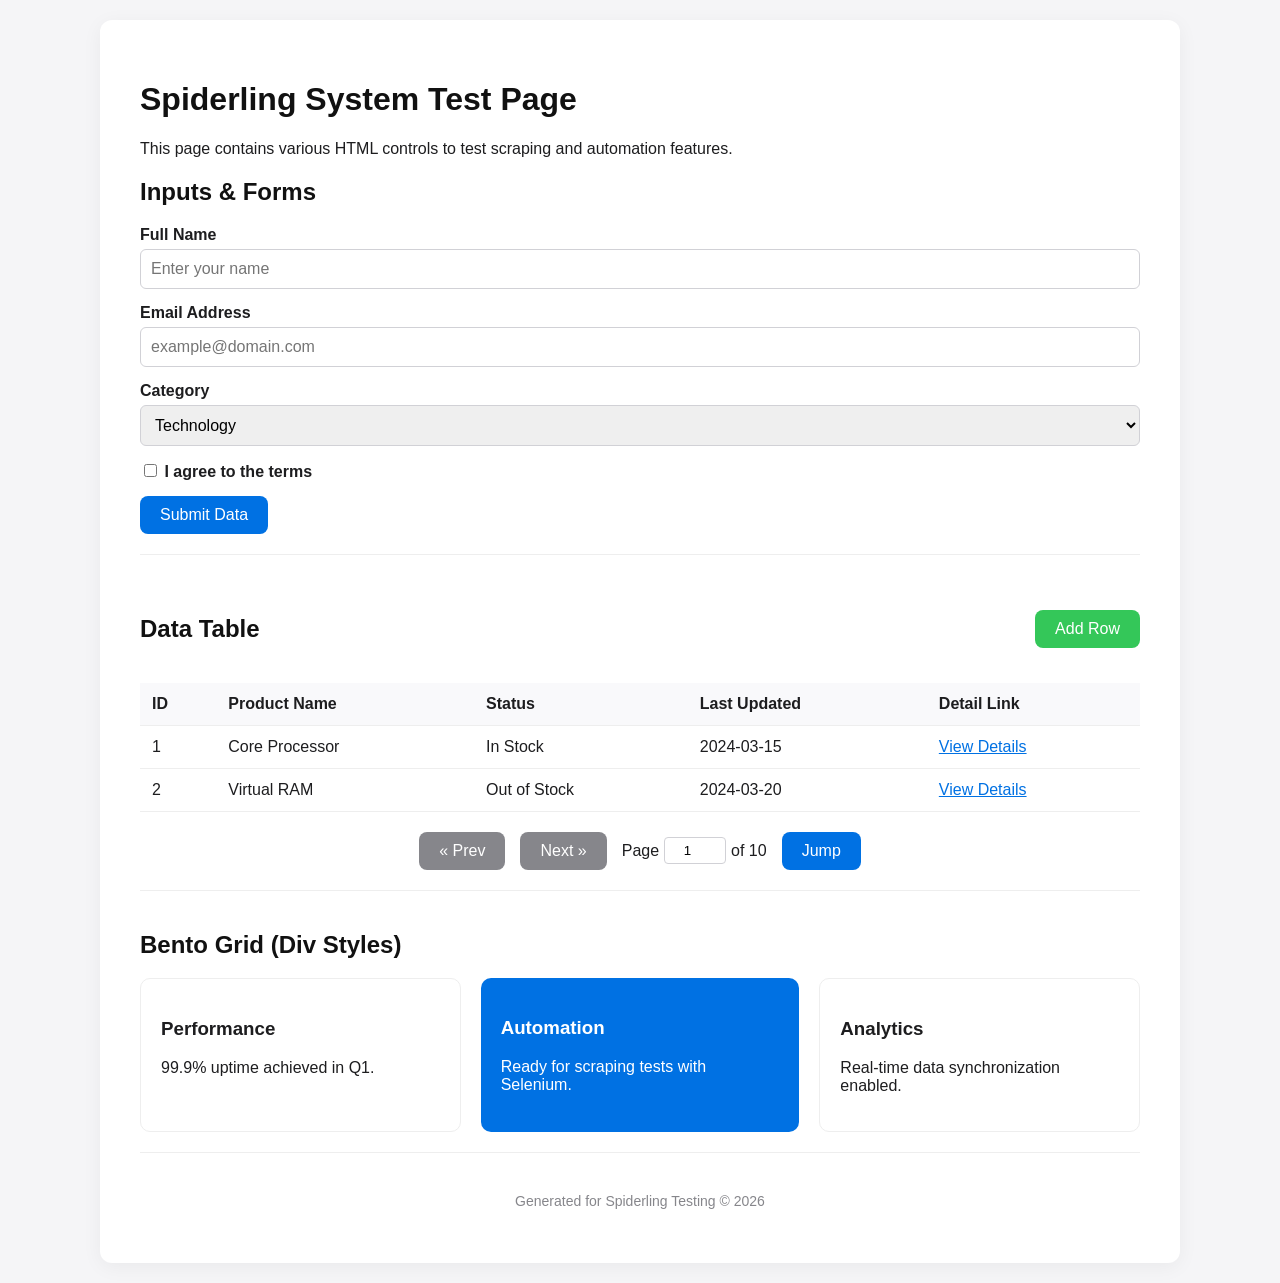
==== index.html @ 2f5575ef "Initial commit via Netlify" ====
<!DOCTYPE html>
<html lang="en">
<head>
    <meta charset="UTF-8">
    <meta name="viewport" content="width=device-width, initial-scale=1.0">
    <title>System Test Controls - Spiderling</title>
    <link rel="stylesheet" href="css/style.css">
</head>
<body>
    <div class="container">
        <header>
            <h1>Spiderling System Test Page</h1>
            <p>This page contains various HTML controls to test scraping and automation features.</p>
        </header>

        <section class="section" id="form-section">
            <h2>Inputs & Forms</h2>
            <div class="form-group">
                <label for="nameInput">Full Name</label>
                <input type="text" id="nameInput" placeholder="Enter your name">
            </div>
            <div class="form-group">
                <label for="emailInput">Email Address</label>
                <input type="email" id="emailInput" placeholder="example@domain.com">
            </div>
            <div class="form-group">
                <label for="categorySelect">Category</label>
                <select id="categorySelect">
                    <option value="tech">Technology</option>
                    <option value="business">Business</option>
                    <option value="science">Science</option>
                    <option value="art">Art</option>
                </select>
            </div>
            <div class="form-group">
                <label>
                    <input type="checkbox" id="termsCheck"> I agree to the terms
                </label>
            </div>
            <button id="submitBtn">Submit Data</button>
        </section>

        <section class="section" id="table-section">
            <div style="display: flex; justify-content: space-between; align-items: center;">
                <h2>Data Table</h2>
                <button id="addRowBtn" style="background-color: #34c759;">Add Row</button>
            </div>
            <table id="testTable">
                <thead>
                    <tr>
                        <th>ID</th>
                        <th>Product Name</th>
                        <th>Status</th>
                        <th>Last Updated</th>
                        <th>Detail Link</th>
                    </tr>
                </thead>
                <tbody>
                    <tr>
                        <td>1</td>
                        <td>Core Processor</td>
                        <td>In Stock</td>
                        <td>2024-03-15</td>
                        <td><a href="dynamic_params.html?id=1&name=Core Processor" style="color: #0071e3;">View Details</a></td>
                    </tr>
                    <tr>
                        <td>2</td>
                        <td>Virtual RAM</td>
                        <td>Out of Stock</td>
                        <td>2024-03-20</td>
                        <td><a href="dynamic_params.html?id=2&name=Virtual RAM" style="color: #0071e3;">View Details</a></td>
                    </tr>
                </tbody>
            </table>

            <div class="pagination-container" style="margin-top: 20px; display: flex; align-items: center; justify-content: center; gap: 15px;">
                <button id="prevPageBtn" style="background-color: #86868b;">&laquo; Prev</button>
                <button id="nextPageBtn" style="background-color: #86868b;">Next &raquo;</button>
                <div class="page-input-wrapper" style="display: flex; align-items: center; gap: 5px;">
                    <span>Page</span>
                    <input type="number" id="pageNumberInput" value="1" min="1" max="10" style="width: 50px; text-align: center; padding: 5px; border: 1px solid #d1d1d6; border-radius: 4px;">
                    <span>of 10</span>
                </div>
                <button id="jumpPageBtn" style="background-color: #0071e3;">Jump</button>
            </div>
        </section>

        <section class="section" id="div-section">
            <h2>Bento Grid (Div Styles)</h2>
            <div class="flex-row">
                <div class="card" id="card-1">
                    <h3>Performance</h3>
                    <p>99.9% uptime achieved in Q1.</p>
                </div>
                <div class="card" id="card-2" style="background: #0071e3; color: white; border: none;">
                    <h3>Automation</h3>
                    <p>Ready for scraping tests with Selenium.</p>
                </div>
                <div class="card" id="card-3">
                    <h3>Analytics</h3>
                    <p>Real-time data synchronization enabled.</p>
                </div>
            </div>
        </section>

        <footer>
            <p style="text-align: center; color: #86868b; font-size: 14px;">
                Generated for Spiderling Testing &copy; 2026
            </p>
        </footer>
    </div>

    <script src="js/script.js"></script>
</body>
</html>
---- css/style.css ----
/* Modern, clean styling for test pages */
body {
    font-family: -apple-system, BlinkMacSystemFont, "Segoe UI", Roboto, "Helvetica Neue", Arial, sans-serif;
    background-color: #f5f5f7;
    color: #1d1d1f;
    margin: 0;
    padding: 20px;
}

.container {
    max-width: 1000px;
    margin: 0 auto;
    background: white;
    padding: 40px;
    border-radius: 12px;
    box-shadow: 0 4px 20px rgba(0,0,0,0.05);
}

h1, h2 {
    color: #111;
}

.section {
    margin-bottom: 40px;
    padding-bottom: 20px;
    border-bottom: 1px solid #eee;
}

/* Form elements */
.form-group {
    margin-bottom: 15px;
}

label {
    display: block;
    margin-bottom: 5px;
    font-weight: 600;
}

input[type="text"], 
input[type="email"], 
input[type="password"], 
select, 
textarea {
    width: 100%;
    padding: 10px;
    border: 1px solid #d1d1d6;
    border-radius: 6px;
    font-size: 16px;
    box-sizing: border-box;
}

input:focus {
    outline: none;
    border-color: #0066cc;
    box-shadow: 0 0 0 3px rgba(0, 102, 204, 0.1);
}

/* Button */
button {
    background-color: #0071e3;
    color: white;
    border: none;
    padding: 10px 20px;
    border-radius: 8px;
    cursor: pointer;
    font-size: 16px;
    font-weight: 500;
    transition: background 0.2s;
}

button:hover {
    background-color: #0077ed;
}

/* Table */
table {
    width: 100%;
    border-collapse: collapse;
    margin-top: 20px;
}

th, td {
    text-align: left;
    padding: 12px;
    border-bottom: 1px solid #eee;
}

th {
    background-color: #f9f9fb;
    font-weight: 600;
}

tr:hover {
    background-color: #f9f9fb;
}

/* Flex layout items */
.flex-row {
    display: flex;
    gap: 20px;
    flex-wrap: wrap;
}

.card {
    flex: 1;
    min-width: 200px;
    padding: 20px;
    border: 1px solid #eee;
    border-radius: 10px;
    background: #fff;
}
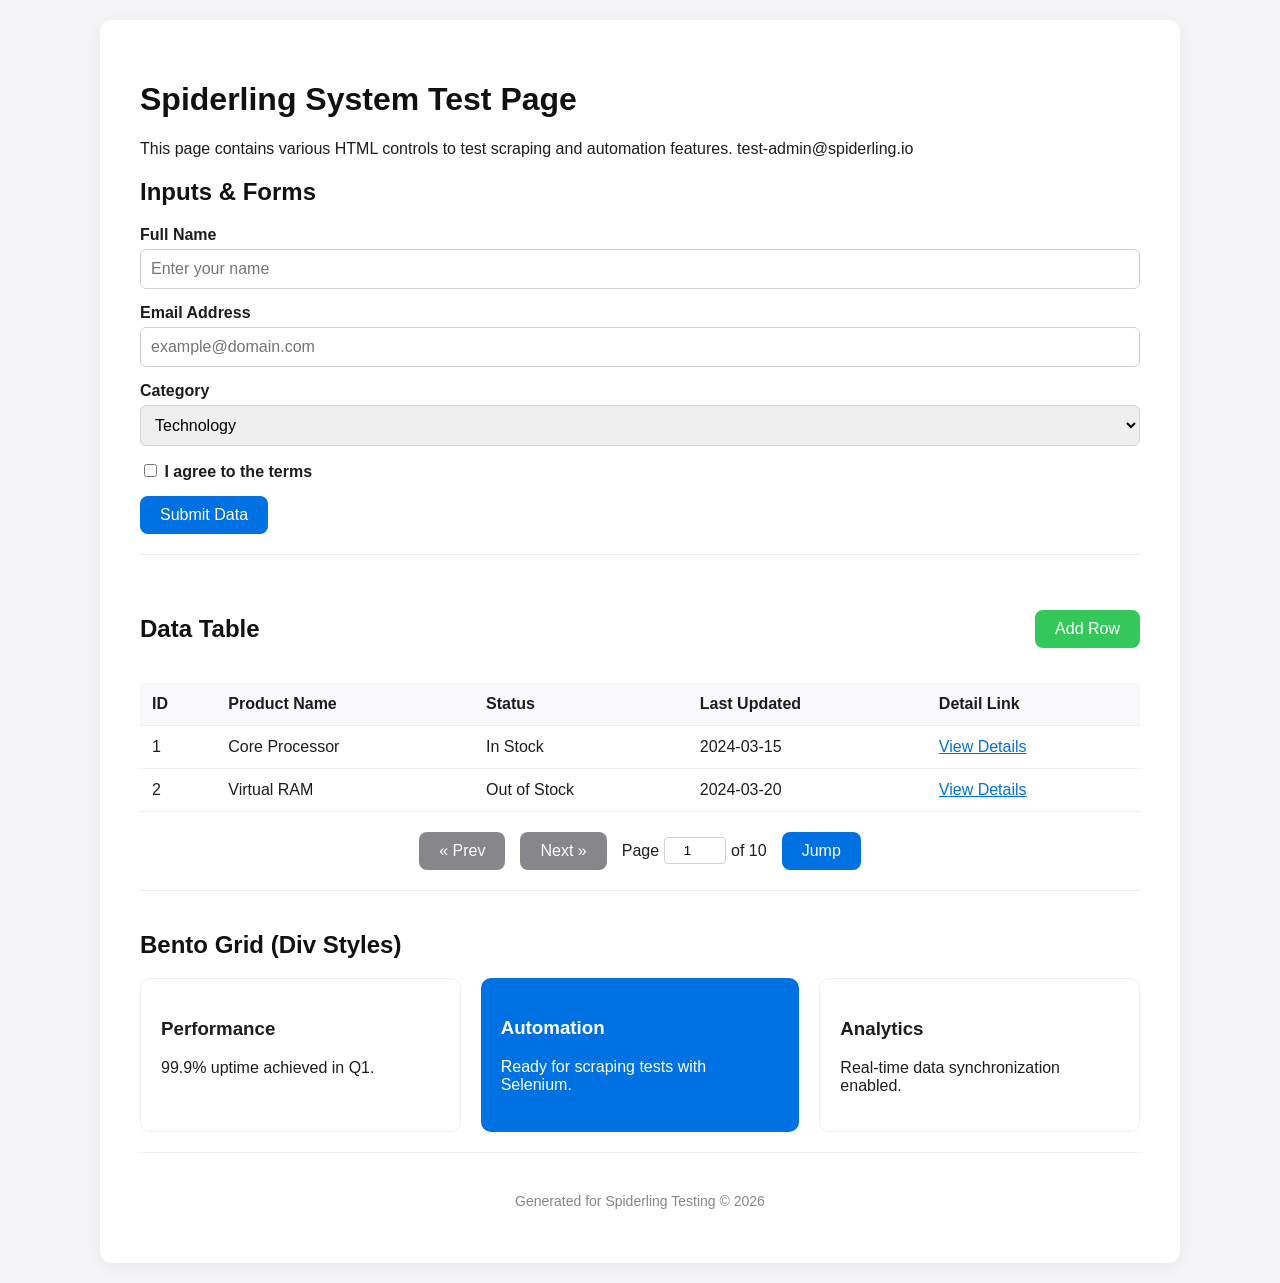
==== commit 65eb2219: "Include contact email in page description Added contact email to the page description." ====
--- a/index.html
+++ b/index.html
@@ -10,7 +10,7 @@
     <div class="container">
         <header>
             <h1>Spiderling System Test Page</h1>
-            <p>This page contains various HTML controls to test scraping and automation features.</p>
+            <p>This page contains various HTML controls to test scraping and automation features. <span class="contact-email">test-admin@spiderling.io</span></p>
         </header>
 
         <section class="section" id="form-section">
@@ -72,7 +72,7 @@
                     </tr>
                 </tbody>
             </table>
-
+            
             <div class="pagination-container" style="margin-top: 20px; display: flex; align-items: center; justify-content: center; gap: 15px;">
                 <button id="prevPageBtn" style="background-color: #86868b;">&laquo; Prev</button>
                 <button id="nextPageBtn" style="background-color: #86868b;">Next &raquo;</button>
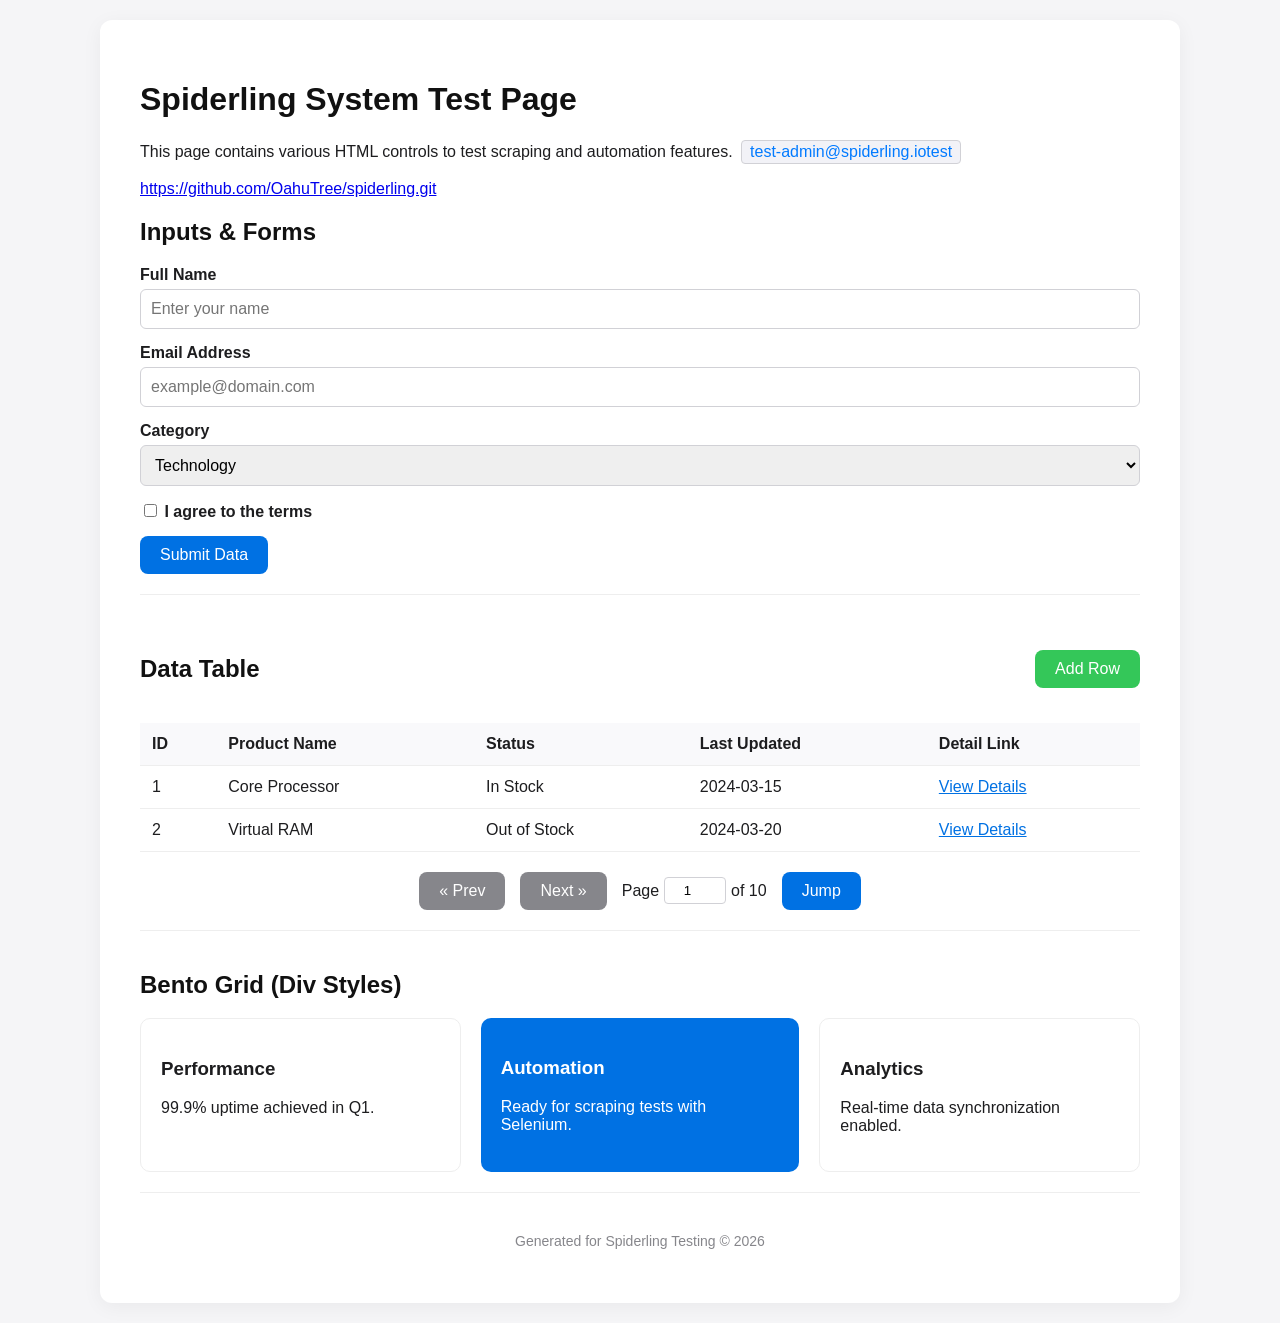
==== commit ce3e825f: "Fix contact email domain in index.html" ====
--- a/index.html
+++ b/index.html
@@ -10,7 +10,8 @@
     <div class="container">
         <header>
             <h1>Spiderling System Test Page</h1>
-            <p>This page contains various HTML controls to test scraping and automation features. <span class="contact-email">test-admin@spiderling.io</span></p>
+            <p>This page contains various HTML controls to test scraping and automation features. <span class="contact-email">test-admin@spiderling.iotest</span></p>
+            <a href="https://github.com/OahuTree/spiderling.git">https://github.com/OahuTree/spiderling.git</a>
         </header>
 
         <section class="section" id="form-section">
--- a/css/style.css
+++ b/css/style.css
@@ -110,3 +110,98 @@
     border-radius: 10px;
     background: #fff;
 }
+
+.contact-email {
+    display: inline-block;
+    padding: 2px 8px;
+    background-color: #f2f2f7;
+    color: #007aff;
+    border-radius: 4px;
+    font-weight: 500;
+    font-family: inherit;
+    border: 1px solid #d1d1d6;
+    margin-left: 4px;
+    transition: all 0.2s ease;
+}
+
+.contact-email:hover {
+    background-color: #007aff;
+    color: white;
+    cursor: pointer;
+}
+    font-weight: 600;
+}
+
+input[type="text"], 
+input[type="email"], 
+input[type="password"], 
+select, 
+textarea {
+    width: 100%;
+    padding: 10px;
+    border: 1px solid #d1d1d6;
+    border-radius: 6px;
+    font-size: 16px;
+    box-sizing: border-box;
+}
+
+input:focus {
+    outline: none;
+    border-color: #0066cc;
+    box-shadow: 0 0 0 3px rgba(0, 102, 204, 0.1);
+}
+
+/* Button */
+button {
+    background-color: #0071e3;
+    color: white;
+    border: none;
+    padding: 10px 20px;
+    border-radius: 8px;
+    cursor: pointer;
+    font-size: 16px;
+    font-weight: 500;
+    transition: background 0.2s;
+}
+
+button:hover {
+    background-color: #0077ed;
+}
+
+/* Table */
+table {
+    width: 100%;
+    border-collapse: collapse;
+    margin-top: 20px;
+}
+
+th, td {
+    text-align: left;
+    padding: 12px;
+    border-bottom: 1px solid #eee;
+}
+
+th {
+    background-color: #f9f9fb;
+    font-weight: 600;
+}
+
+tr:hover {
+    background-color: #f9f9fb;
+}
+
+/* Flex layout items */
+.flex-row {
+    display: flex;
+    gap: 20px;
+    flex-wrap: wrap;
+}
+
+.card {
+    flex: 1;
+    min-width: 200px;
+    padding: 20px;
+    border: 1px solid #eee;
+    border-radius: 10px;
+    background: #fff;
+}
